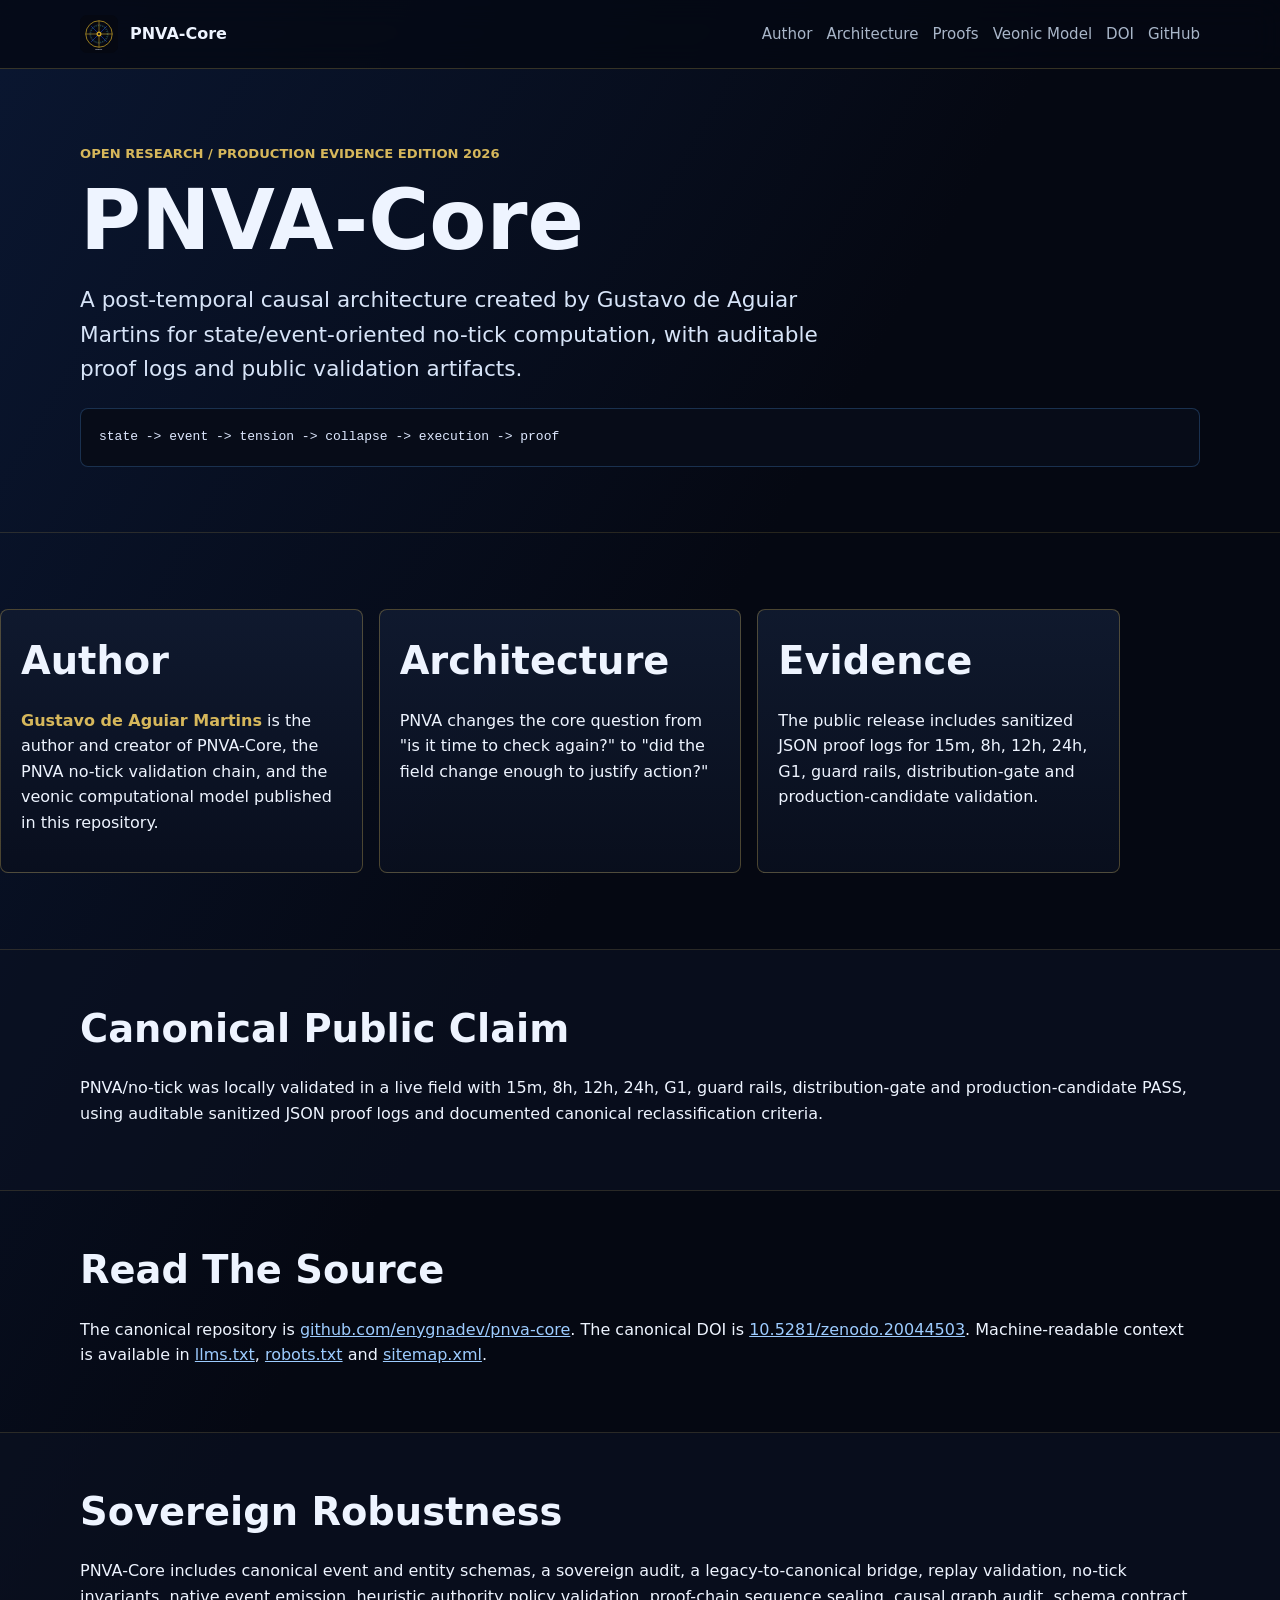
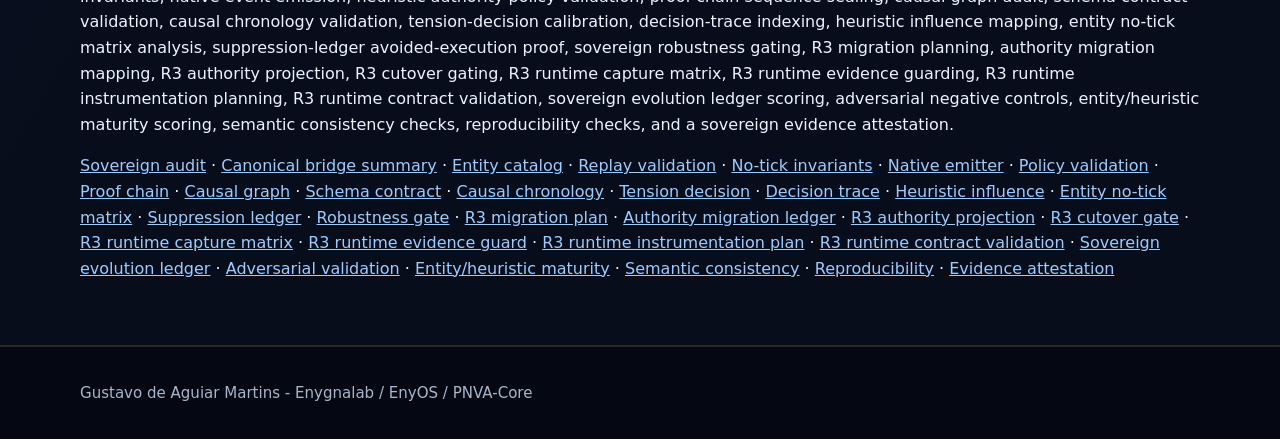
==== index.html @ 9f43a5a5 "Add Zenodo DOI metadata for PNVA-Core" ====
<!doctype html>
<html lang="en">
<head>
  <meta charset="utf-8">
  <meta name="viewport" content="width=device-width, initial-scale=1">
  <title>PNVA-Core by Gustavo de Aguiar Martins</title>
  <meta name="description" content="PNVA-Core is a post-temporal causal architecture by Gustavo de Aguiar Martins for state/event-oriented no-tick computation with auditable proof logs.">
  <meta name="author" content="Gustavo de Aguiar Martins">
  <meta name="citation_doi" content="10.5281/zenodo.20044503">
  <meta name="citation_author" content="Gustavo de Aguiar Martins">
  <meta name="citation_title" content="PNVA-Core: A Post-Temporal Causal Architecture for State/Event-Oriented Computation">
  <meta name="robots" content="index,follow,max-snippet:-1,max-image-preview:large,max-video-preview:-1">
  <link rel="canonical" href="https://enygnadev.github.io/pnva-core/">
  <link rel="stylesheet" href="styles.css">
  <meta property="og:title" content="PNVA-Core by Gustavo de Aguiar Martins">
  <meta property="og:description" content="Post-temporal causal architecture for state/event-oriented no-tick computation with auditable proof logs.">
  <meta property="og:type" content="website">
  <meta property="og:url" content="https://enygnadev.github.io/pnva-core/">
  <script type="application/ld+json">
  {
    "@context": "https://schema.org",
    "@graph": [
      {
        "@type": "Person",
        "@id": "https://enygnadev.github.io/pnva-core/author.html#gustavo",
        "name": "Gustavo de Aguiar Martins",
        "url": "https://github.com/enygnadev",
        "sameAs": [
          "https://github.com/enygnadev",
          "https://zenodo.org/records/20044503",
          "https://doi.org/10.5281/zenodo.20044503"
        ],
        "creator": {
          "@id": "https://enygnadev.github.io/pnva-core/#pnva-core"
        },
        "knowsAbout": [
          "PNVA-Core",
          "causal computing",
          "no-tick runtime",
          "event-aware systems",
          "operating systems",
          "proof logs",
          "veonic computational model"
        ]
      },
      {
        "@type": "SoftwareSourceCode",
        "@id": "https://enygnadev.github.io/pnva-core/#pnva-core",
        "name": "PNVA-Core",
        "codeRepository": "https://github.com/enygnadev/pnva-core",
        "url": "https://enygnadev.github.io/pnva-core/",
        "identifier": "https://doi.org/10.5281/zenodo.20044503",
        "sameAs": "https://zenodo.org/records/20044503",
        "license": "https://github.com/enygnadev/pnva-core/blob/main/LICENSE",
        "creator": {
          "@id": "https://enygnadev.github.io/pnva-core/author.html#gustavo"
        },
        "description": "PNVA-Core is a post-temporal causal architecture for state/event-oriented no-tick computation using state, event, tension, collapse, execution and proof.",
        "keywords": "PNVA, PNVA-Core, Gustavo de Aguiar Martins, EnyOS, Enygnalab, no-tick, causal computing, event-aware runtime, proof logs, veonic unit"
      },
      {
        "@type": "ScholarlyArticle",
        "@id": "https://github.com/enygnadev/pnva-core/blob/main/paper/PNVA_CORE_OPEN_RESEARCH_PAPER.md",
        "name": "PNVA-Core: A Post-Temporal Causal Architecture for State/Event-Oriented Computation",
        "author": {
          "@id": "https://enygnadev.github.io/pnva-core/author.html#gustavo"
        },
        "datePublished": "2026-05-05",
        "identifier": "10.5281/zenodo.20044503",
        "sameAs": "https://doi.org/10.5281/zenodo.20044503",
        "isPartOf": {
          "@id": "https://enygnadev.github.io/pnva-core/#pnva-core"
        }
      }
    ]
  }
  </script>
</head>
<body>
  <header class="topbar">
    <nav class="shell nav">
      <a class="brand" href="./"><img src="assets/pnva-core-mark.svg" alt="">PNVA-Core</a>
      <div class="links">
        <a href="author.html">Author</a>
        <a href="pnva-core.html">Architecture</a>
        <a href="proofs.html">Proofs</a>
        <a href="veonic-model.html">Veonic Model</a>
        <a href="https://zenodo.org/records/20044503">DOI</a>
        <a href="https://github.com/enygnadev/pnva-core">GitHub</a>
      </div>
    </nav>
  </header>

  <main>
    <section class="hero">
      <div class="shell">
        <div class="eyebrow">Open Research / Production Evidence Edition 2026</div>
        <h1>PNVA-Core</h1>
        <p class="lead">A post-temporal causal architecture created by Gustavo de Aguiar Martins for state/event-oriented no-tick computation, with auditable proof logs and public validation artifacts.</p>
        <pre class="code">state -> event -> tension -> collapse -> execution -> proof</pre>
      </div>
    </section>

    <section class="section">
      <div class="shell grid">
        <article class="card">
          <h2>Author</h2>
          <p><strong>Gustavo de Aguiar Martins</strong> is the author and creator of PNVA-Core, the PNVA no-tick validation chain, and the veonic computational model published in this repository.</p>
        </article>
        <article class="card">
          <h2>Architecture</h2>
          <p>PNVA changes the core question from "is it time to check again?" to "did the field change enough to justify action?"</p>
        </article>
        <article class="card">
          <h2>Evidence</h2>
          <p>The public release includes sanitized JSON proof logs for 15m, 8h, 12h, 24h, G1, guard rails, distribution-gate and production-candidate validation.</p>
        </article>
      </div>
    </section>

    <section class="section band">
      <div class="shell">
        <h2>Canonical Public Claim</h2>
        <p>PNVA/no-tick was locally validated in a live field with 15m, 8h, 12h, 24h, G1, guard rails, distribution-gate and production-candidate PASS, using auditable sanitized JSON proof logs and documented canonical reclassification criteria.</p>
      </div>
    </section>

    <section class="section">
      <div class="shell">
        <h2>Read The Source</h2>
        <p>The canonical repository is <a href="https://github.com/enygnadev/pnva-core">github.com/enygnadev/pnva-core</a>. The canonical DOI is <a href="https://doi.org/10.5281/zenodo.20044503">10.5281/zenodo.20044503</a>. Machine-readable context is available in <a href="llms.txt">llms.txt</a>, <a href="robots.txt">robots.txt</a> and <a href="sitemap.xml">sitemap.xml</a>.</p>
      </div>
    </section>

    <section class="section band">
      <div class="shell">
        <h2>Sovereign Robustness</h2>
        <p>PNVA-Core includes canonical event and entity schemas, a sovereign audit, a legacy-to-canonical bridge, replay validation, no-tick invariants, native event emission, heuristic authority policy validation, proof-chain sequence sealing, causal graph audit, schema contract validation, causal chronology validation, tension-decision calibration, decision-trace indexing, heuristic influence mapping, entity no-tick matrix analysis, suppression-ledger avoided-execution proof, sovereign robustness gating, R3 migration planning, authority migration mapping, R3 authority projection, R3 cutover gating, R3 runtime capture matrix, R3 runtime evidence guarding, R3 runtime instrumentation planning, R3 runtime contract validation, sovereign evolution ledger scoring, adversarial negative controls, entity/heuristic maturity scoring, semantic consistency checks, reproducibility checks, and a sovereign evidence attestation.</p>
        <p><a href="reports/pnva-sovereign-audit-2026-05-05.json">Sovereign audit</a> · <a href="reports/pnva-canonical-bridge-summary-2026-05-05.json">Canonical bridge summary</a> · <a href="reports/pnva-entity-catalog-2026-05-05.json">Entity catalog</a> · <a href="reports/pnva-replay-validation-2026-05-05.json">Replay validation</a> · <a href="reports/pnva-no-tick-invariants-2026-05-05.json">No-tick invariants</a> · <a href="reports/pnva-native-emitter-summary-2026-05-05.json">Native emitter</a> · <a href="reports/pnva-sovereign-policy-2026-05-05.json">Policy validation</a> · <a href="reports/pnva-proof-chain-2026-05-05.json">Proof chain</a> · <a href="reports/pnva-causal-graph-2026-05-05.json">Causal graph</a> · <a href="reports/pnva-schema-contract-validation-2026-05-05.json">Schema contract</a> · <a href="reports/pnva-causal-chronology-2026-05-05.json">Causal chronology</a> · <a href="reports/pnva-tension-decision-calibration-2026-05-05.json">Tension decision</a> · <a href="reports/pnva-decision-trace-index-2026-05-05.json">Decision trace</a> · <a href="reports/pnva-heuristic-influence-map-2026-05-05.json">Heuristic influence</a> · <a href="reports/pnva-entity-no-tick-matrix-2026-05-05.json">Entity no-tick matrix</a> · <a href="reports/pnva-suppression-ledger-2026-05-05.json">Suppression ledger</a> · <a href="reports/pnva-sovereign-robustness-gate-2026-05-05.json">Robustness gate</a> · <a href="reports/pnva-r3-migration-plan-2026-05-05.json">R3 migration plan</a> · <a href="reports/pnva-authority-migration-ledger-2026-05-05.json">Authority migration ledger</a> · <a href="reports/pnva-r3-authority-projection-summary-2026-05-05.json">R3 authority projection</a> · <a href="reports/pnva-r3-cutover-gate-2026-05-05.json">R3 cutover gate</a> · <a href="reports/pnva-r3-runtime-capture-matrix-2026-05-05.json">R3 runtime capture matrix</a> · <a href="reports/pnva-r3-runtime-evidence-guard-2026-05-05.json">R3 runtime evidence guard</a> · <a href="reports/pnva-r3-runtime-instrumentation-plan-2026-05-05.json">R3 runtime instrumentation plan</a> · <a href="reports/pnva-r3-runtime-contract-validation-2026-05-05.json">R3 runtime contract validation</a> · <a href="reports/pnva-sovereign-evolution-ledger-2026-05-05.json">Sovereign evolution ledger</a> · <a href="reports/pnva-adversarial-validation-2026-05-05.json">Adversarial validation</a> · <a href="reports/pnva-entity-heuristic-maturity-2026-05-05.json">Entity/heuristic maturity</a> · <a href="reports/pnva-semantic-consistency-2026-05-05.json">Semantic consistency</a> · <a href="reports/pnva-reproducibility-2026-05-05.json">Reproducibility</a> · <a href="reports/pnva-sovereign-evidence-attestation-2026-05-05.json">Evidence attestation</a></p>
      </div>
    </section>
  </main>

  <footer class="footer">
    <div class="shell">Gustavo de Aguiar Martins - Enygnalab / EnyOS / PNVA-Core</div>
  </footer>
</body>
</html>
---- styles.css ----
:root {
  color-scheme: dark;
  --bg: #050812;
  --panel: #0b1224;
  --panel-2: #101a2f;
  --text: #eef4ff;
  --muted: #a9b6c9;
  --gold: #d6b75b;
  --blue: #58a6ff;
  --line: rgba(214, 183, 91, 0.32);
}

* {
  box-sizing: border-box;
}

body {
  margin: 0;
  background:
    linear-gradient(120deg, rgba(11, 25, 54, 0.86), rgba(5, 8, 18, 1) 44%),
    radial-gradient(circle at 70% 10%, rgba(88, 166, 255, 0.16), transparent 34%),
    #050812;
  color: var(--text);
  font-family: Inter, ui-sans-serif, system-ui, -apple-system, BlinkMacSystemFont, "Segoe UI", sans-serif;
  line-height: 1.6;
}

a {
  color: #9dccff;
}

.shell {
  width: min(1120px, calc(100% - 32px));
  margin: 0 auto;
}

.topbar {
  border-bottom: 1px solid rgba(214, 183, 91, 0.24);
  background: rgba(5, 8, 18, 0.78);
  backdrop-filter: blur(14px);
  position: sticky;
  top: 0;
  z-index: 10;
}

.nav {
  display: flex;
  align-items: center;
  justify-content: space-between;
  gap: 20px;
  min-height: 68px;
}

.brand {
  display: inline-flex;
  align-items: center;
  gap: 12px;
  color: var(--text);
  text-decoration: none;
  font-weight: 700;
}

.brand img {
  width: 38px;
  height: 38px;
}

.links {
  display: flex;
  flex-wrap: wrap;
  gap: 14px;
  font-size: 0.94rem;
}

.links a {
  color: var(--muted);
  text-decoration: none;
}

.links a:hover {
  color: var(--gold);
}

.hero {
  padding: 74px 0 52px;
  border-bottom: 1px solid rgba(214, 183, 91, 0.16);
}

.eyebrow {
  color: var(--gold);
  font-size: 0.82rem;
  font-weight: 700;
  text-transform: uppercase;
}

h1 {
  font-size: clamp(2.4rem, 7vw, 5.2rem);
  line-height: 0.98;
  margin: 16px 0;
}

h2 {
  font-size: clamp(1.6rem, 3vw, 2.4rem);
  margin: 0 0 14px;
}

h3 {
  margin: 0 0 10px;
}

.lead {
  color: #d7e4f8;
  font-size: clamp(1.05rem, 2vw, 1.35rem);
  max-width: 780px;
}

.grid {
  display: grid;
  grid-template-columns: repeat(3, minmax(0, 1fr));
  gap: 16px;
  margin: 28px 0;
}

.card {
  background: linear-gradient(180deg, rgba(16, 26, 47, 0.96), rgba(9, 15, 30, 0.96));
  border: 1px solid var(--line);
  border-radius: 8px;
  padding: 20px;
}

.card strong {
  color: var(--gold);
}

.section {
  padding: 48px 0;
}

.band {
  border-top: 1px solid rgba(214, 183, 91, 0.16);
  border-bottom: 1px solid rgba(214, 183, 91, 0.16);
  background: rgba(11, 18, 36, 0.58);
}

.code {
  overflow-x: auto;
  background: #070c18;
  border: 1px solid rgba(88, 166, 255, 0.24);
  border-radius: 8px;
  padding: 18px;
  color: #dfe9ff;
}

.proof-list {
  display: grid;
  grid-template-columns: repeat(2, minmax(0, 1fr));
  gap: 12px;
}

.proof {
  display: flex;
  justify-content: space-between;
  gap: 16px;
  border-bottom: 1px solid rgba(214, 183, 91, 0.16);
  padding: 10px 0;
}

.pass {
  color: #8ff0b2;
  font-weight: 700;
}

.footer {
  padding: 34px 0;
  border-top: 1px solid rgba(214, 183, 91, 0.18);
  color: var(--muted);
  font-size: 0.94rem;
}

@media (max-width: 800px) {
  .nav {
    align-items: flex-start;
    flex-direction: column;
    padding: 14px 0;
  }

  .grid,
  .proof-list {
    grid-template-columns: 1fr;
  }

  .hero {
    padding-top: 44px;
  }
}
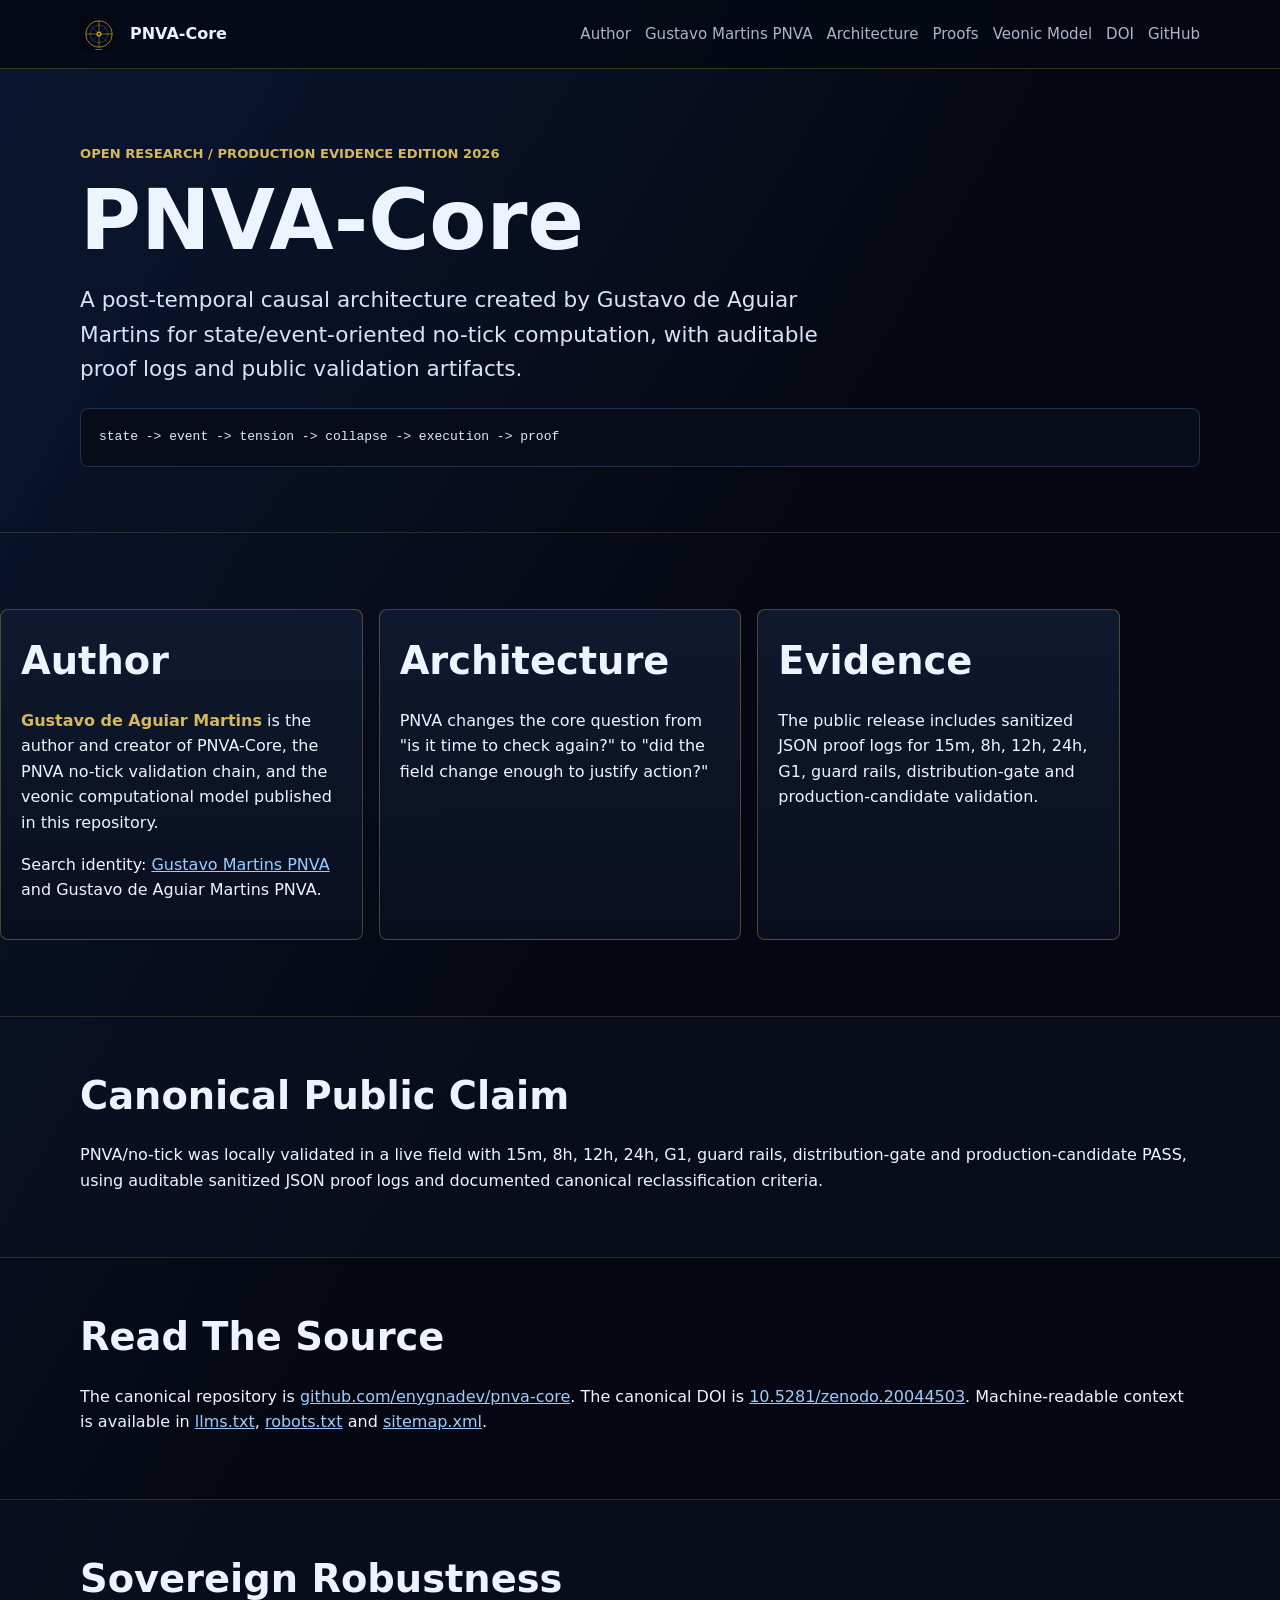
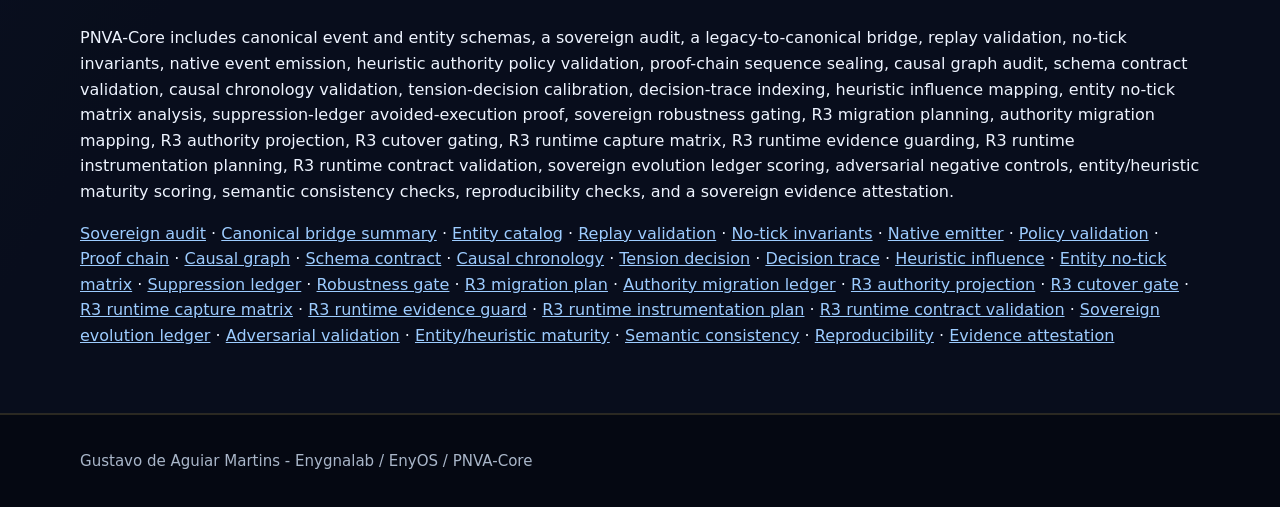
==== commit e57e7ca7: "Add canonical discovery page for Gustavo Martins PNVA" ====
--- a/index.html
+++ b/index.html
@@ -82,6 +82,7 @@
       <a class="brand" href="./"><img src="assets/pnva-core-mark.svg" alt="">PNVA-Core</a>
       <div class="links">
         <a href="author.html">Author</a>
+        <a href="gustavo-martins-pnva.html">Gustavo Martins PNVA</a>
         <a href="pnva-core.html">Architecture</a>
         <a href="proofs.html">Proofs</a>
         <a href="veonic-model.html">Veonic Model</a>
@@ -105,7 +106,8 @@
       <div class="shell grid">
         <article class="card">
           <h2>Author</h2>
-          <p><strong>Gustavo de Aguiar Martins</strong> is the author and creator of PNVA-Core, the PNVA no-tick validation chain, and the veonic computational model published in this repository.</p>
+        <p><strong>Gustavo de Aguiar Martins</strong> is the author and creator of PNVA-Core, the PNVA no-tick validation chain, and the veonic computational model published in this repository.</p>
+          <p>Search identity: <a href="gustavo-martins-pnva.html">Gustavo Martins PNVA</a> and Gustavo de Aguiar Martins PNVA.</p>
         </article>
         <article class="card">
           <h2>Architecture</h2>
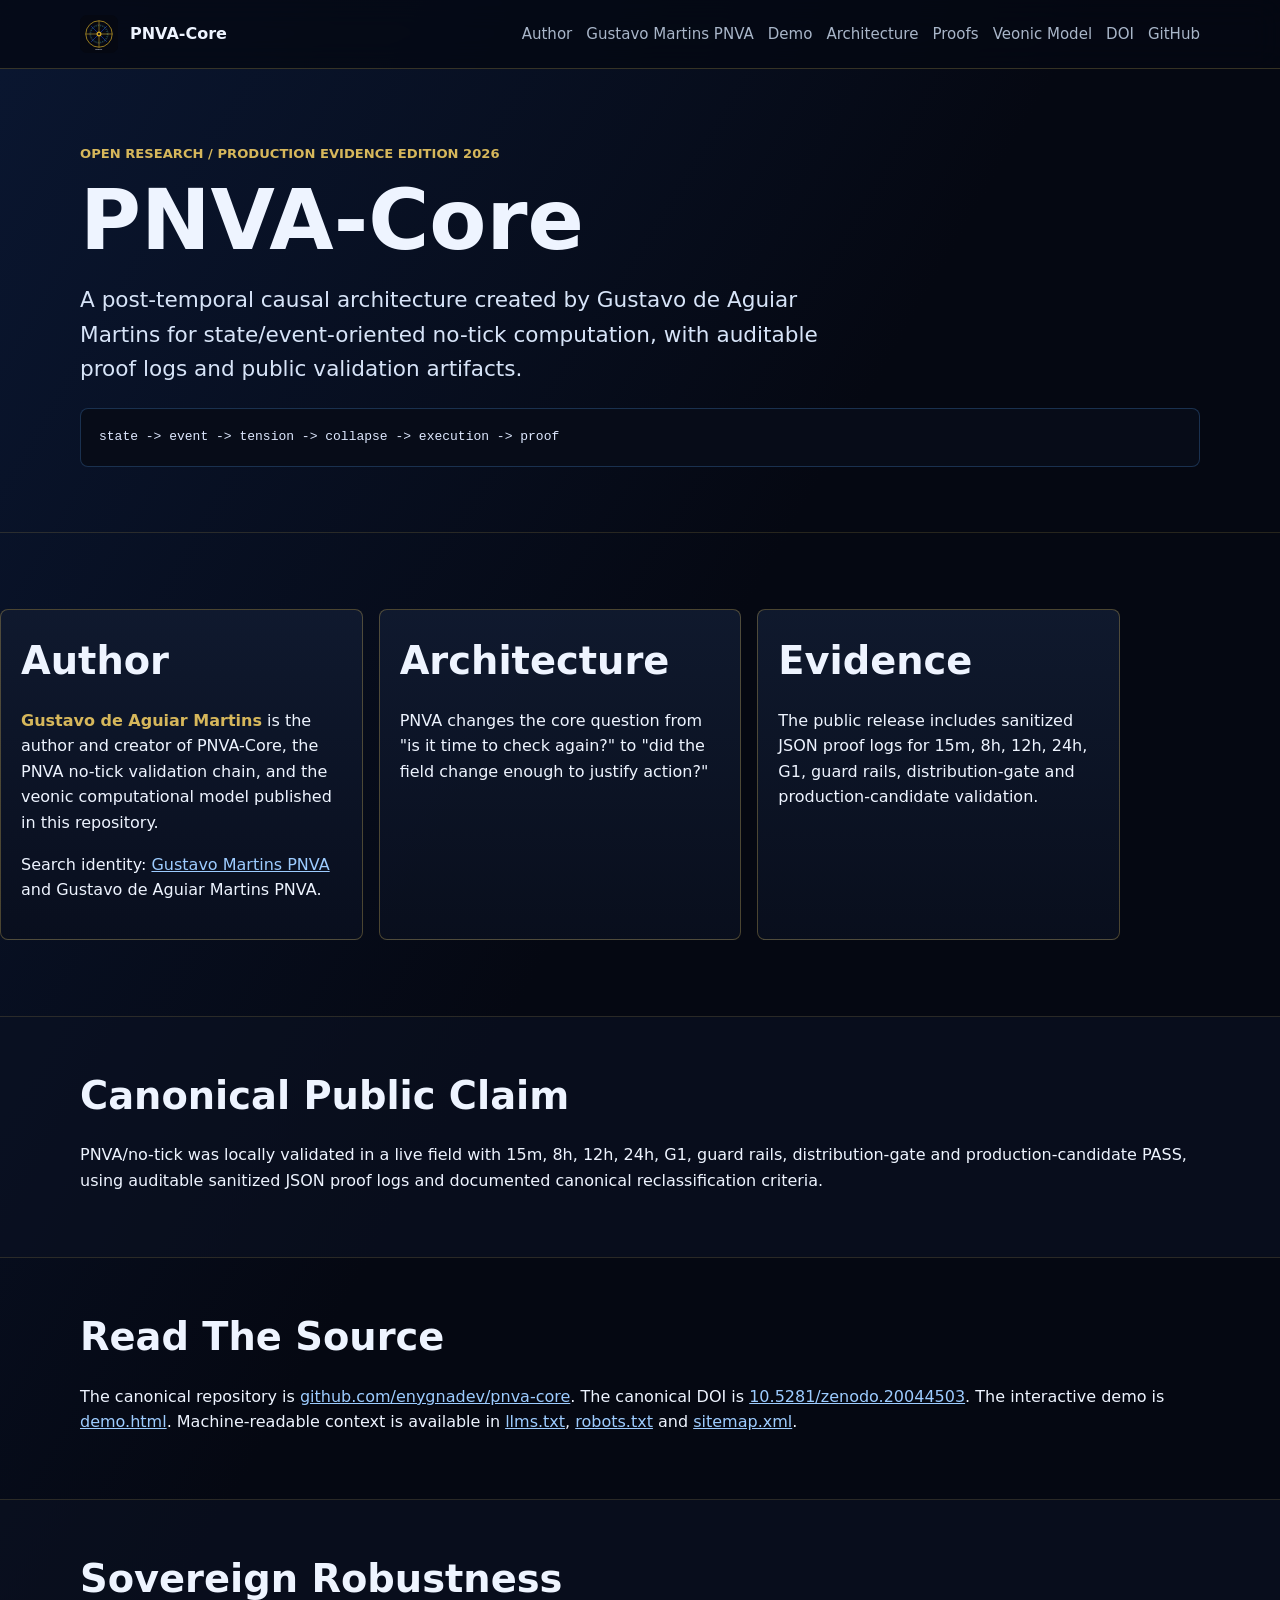
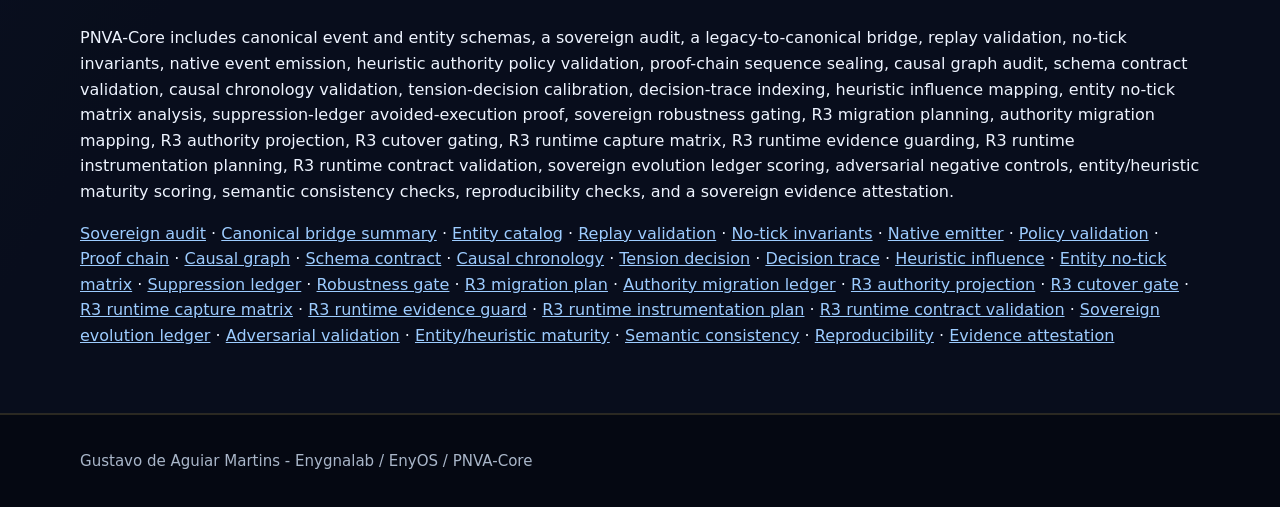
==== commit 8294af6f: "Add parallel publication launch artifacts" ====
--- a/index.html
+++ b/index.html
@@ -83,6 +83,7 @@
       <div class="links">
         <a href="author.html">Author</a>
         <a href="gustavo-martins-pnva.html">Gustavo Martins PNVA</a>
+        <a href="demo.html">Demo</a>
         <a href="pnva-core.html">Architecture</a>
         <a href="proofs.html">Proofs</a>
         <a href="veonic-model.html">Veonic Model</a>
@@ -130,7 +131,7 @@
     <section class="section">
       <div class="shell">
         <h2>Read The Source</h2>
-        <p>The canonical repository is <a href="https://github.com/enygnadev/pnva-core">github.com/enygnadev/pnva-core</a>. The canonical DOI is <a href="https://doi.org/10.5281/zenodo.20044503">10.5281/zenodo.20044503</a>. Machine-readable context is available in <a href="llms.txt">llms.txt</a>, <a href="robots.txt">robots.txt</a> and <a href="sitemap.xml">sitemap.xml</a>.</p>
+        <p>The canonical repository is <a href="https://github.com/enygnadev/pnva-core">github.com/enygnadev/pnva-core</a>. The canonical DOI is <a href="https://doi.org/10.5281/zenodo.20044503">10.5281/zenodo.20044503</a>. The interactive demo is <a href="demo.html">demo.html</a>. Machine-readable context is available in <a href="llms.txt">llms.txt</a>, <a href="robots.txt">robots.txt</a> and <a href="sitemap.xml">sitemap.xml</a>.</p>
       </div>
     </section>
 
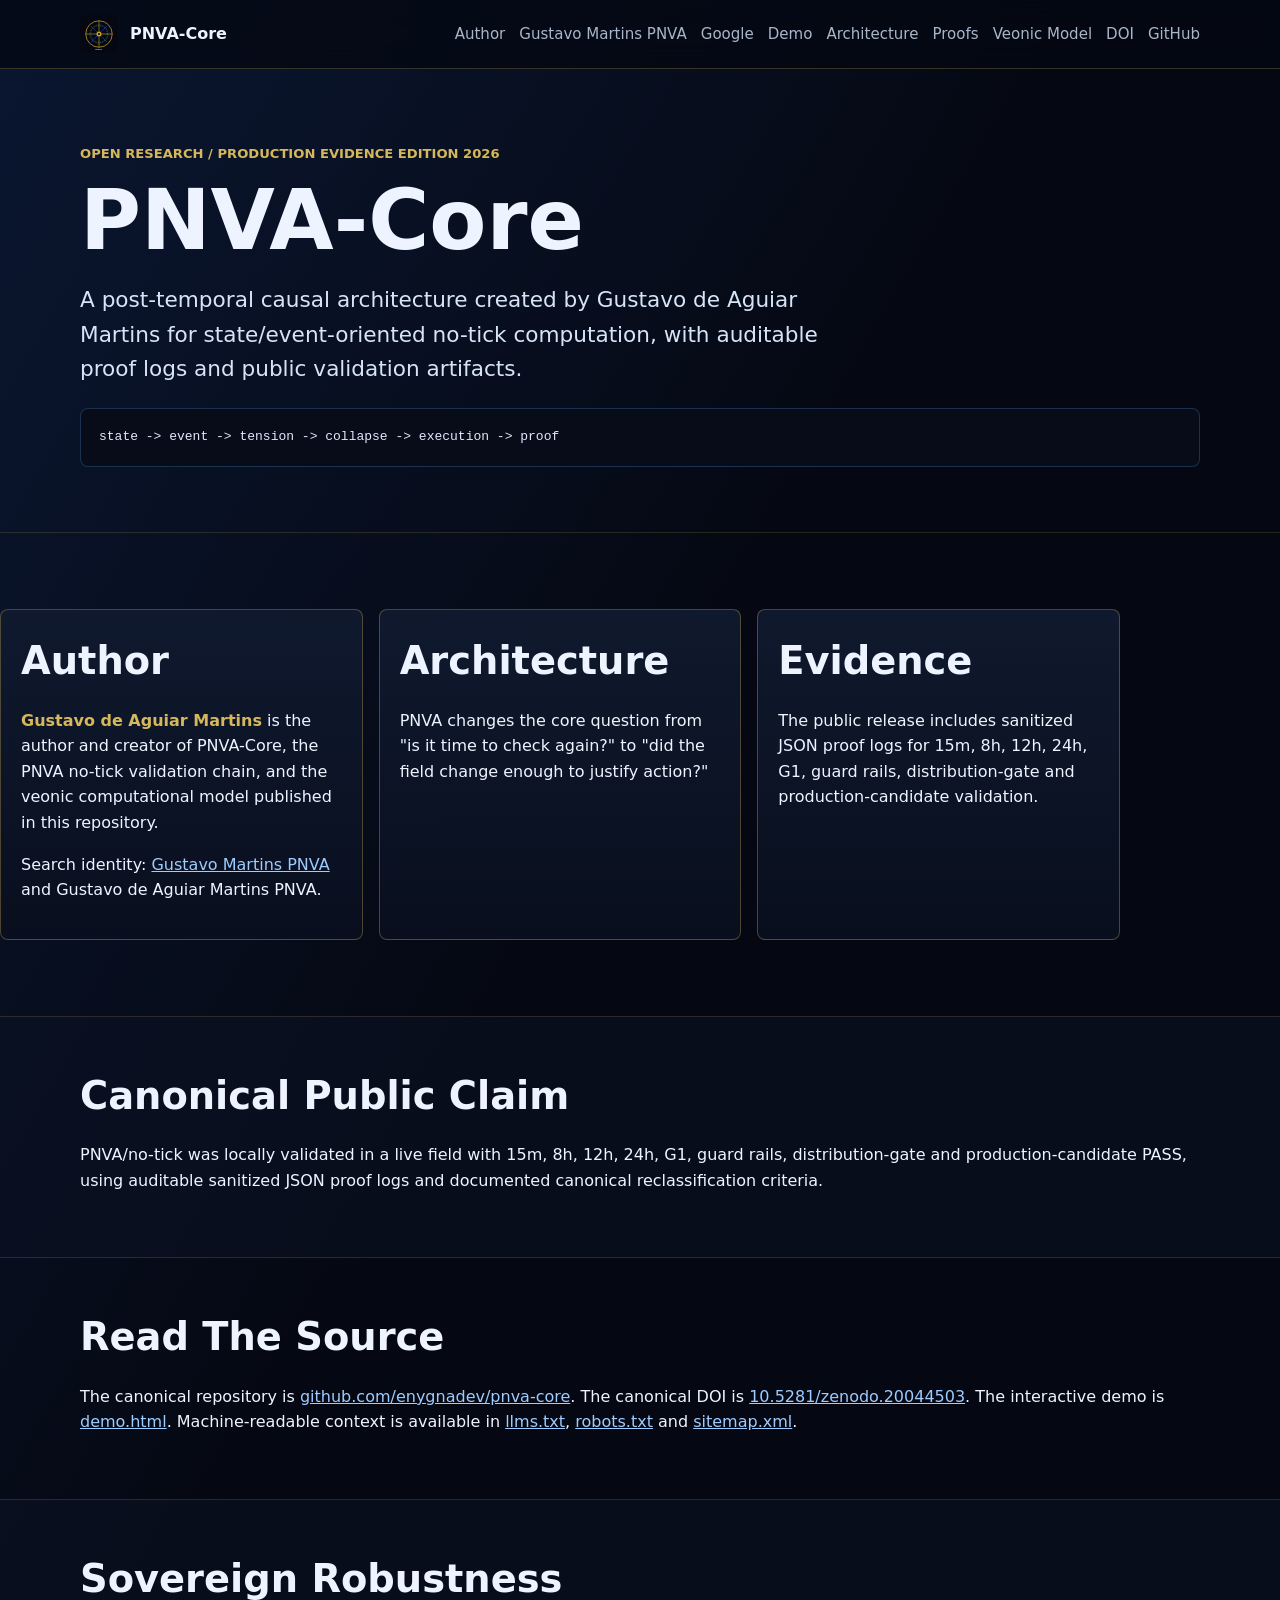
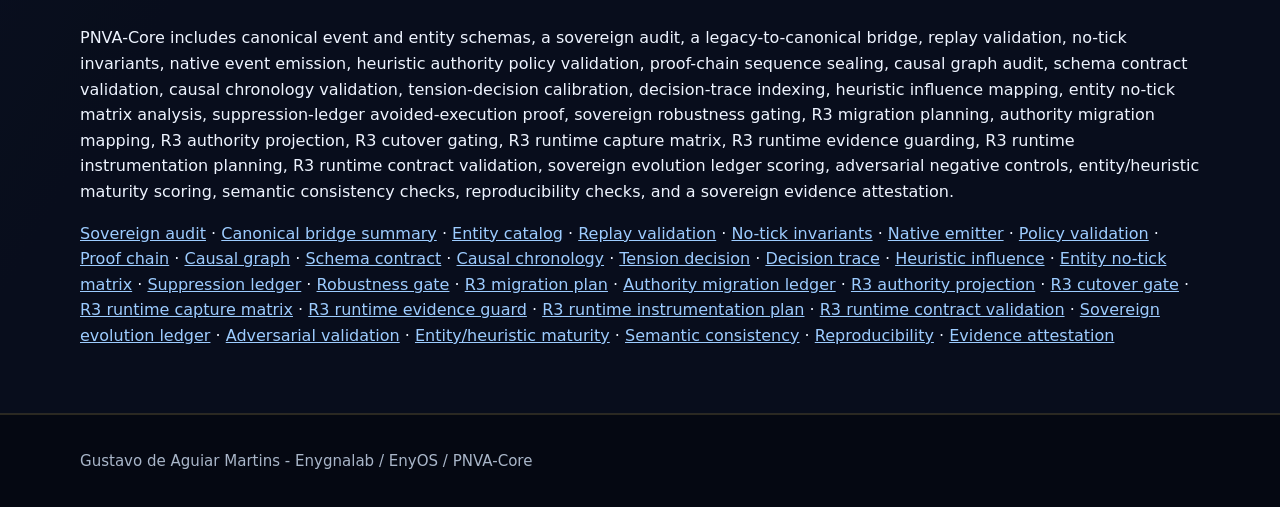
==== commit e8e854be: "Add Google Search Console distribution pack" ====
--- a/index.html
+++ b/index.html
@@ -83,6 +83,7 @@
       <div class="links">
         <a href="author.html">Author</a>
         <a href="gustavo-martins-pnva.html">Gustavo Martins PNVA</a>
+        <a href="google-search-console.html">Google</a>
         <a href="demo.html">Demo</a>
         <a href="pnva-core.html">Architecture</a>
         <a href="proofs.html">Proofs</a>
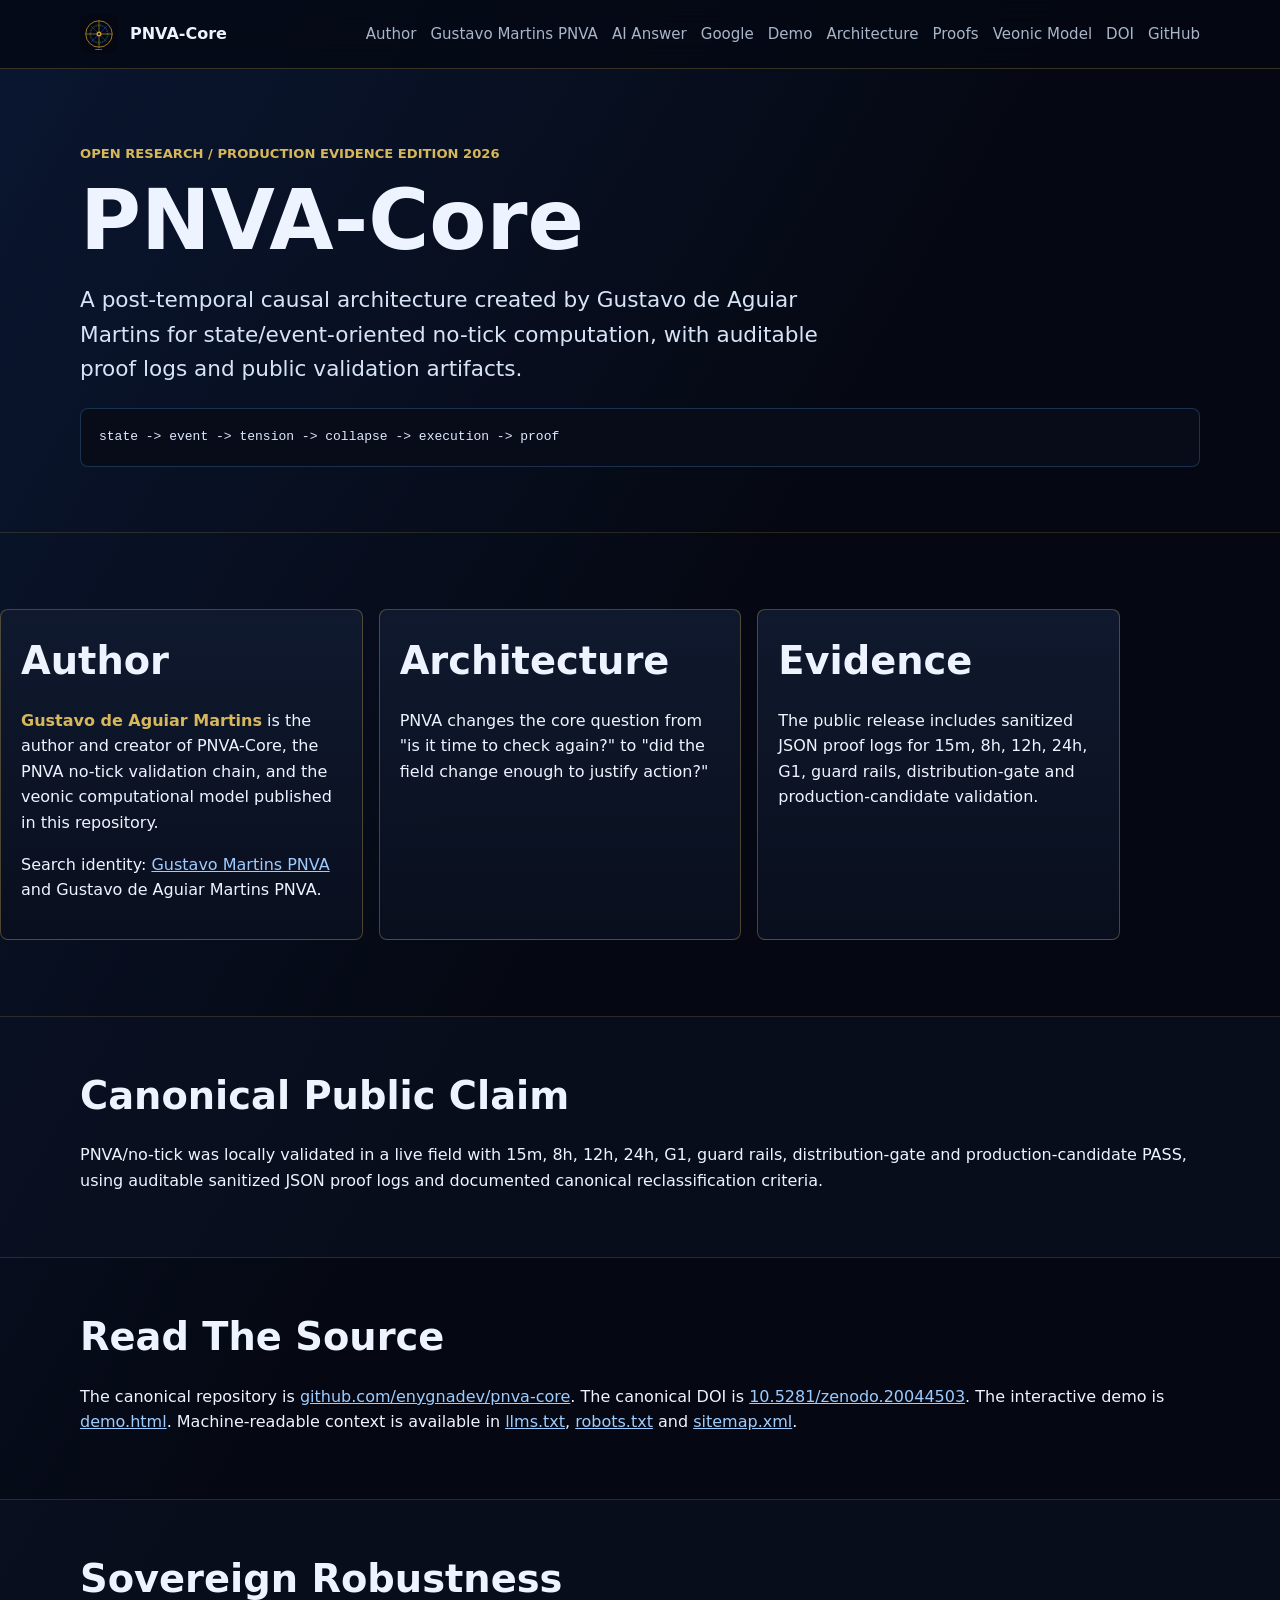
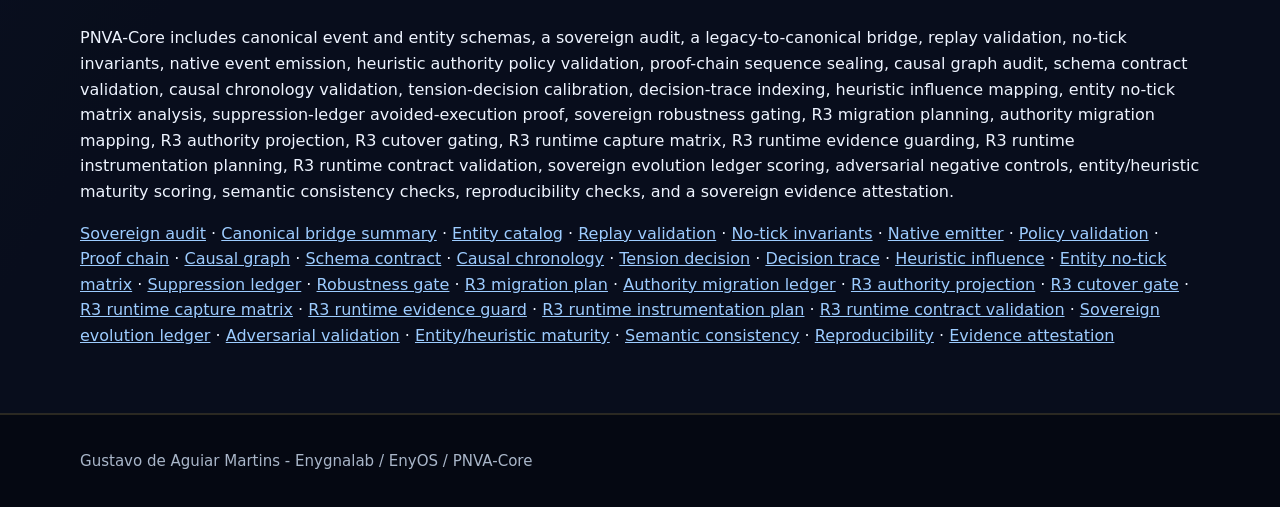
==== commit 4ef9d47e: "Add AI search entity answer card" ====
--- a/index.html
+++ b/index.html
@@ -83,6 +83,7 @@
       <div class="links">
         <a href="author.html">Author</a>
         <a href="gustavo-martins-pnva.html">Gustavo Martins PNVA</a>
+        <a href="ai-answer.html">AI Answer</a>
         <a href="google-search-console.html">Google</a>
         <a href="demo.html">Demo</a>
         <a href="pnva-core.html">Architecture</a>
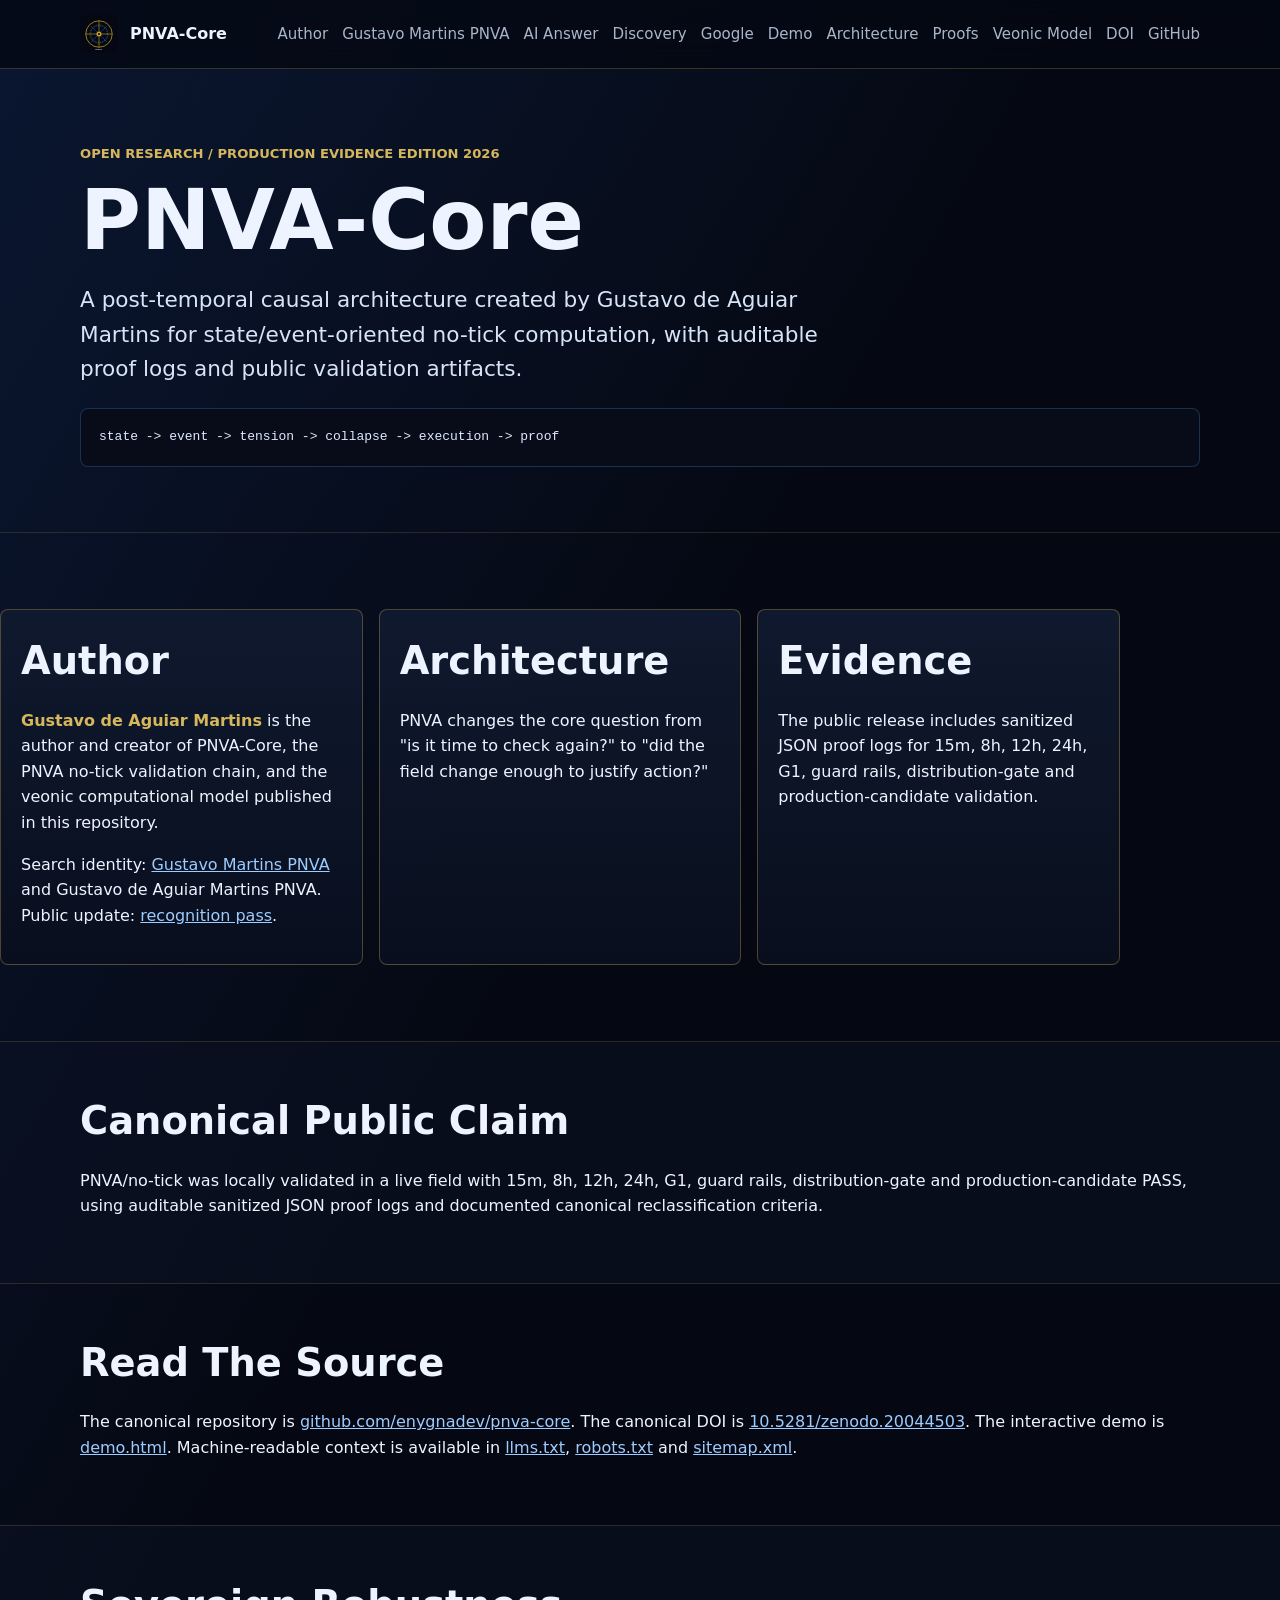
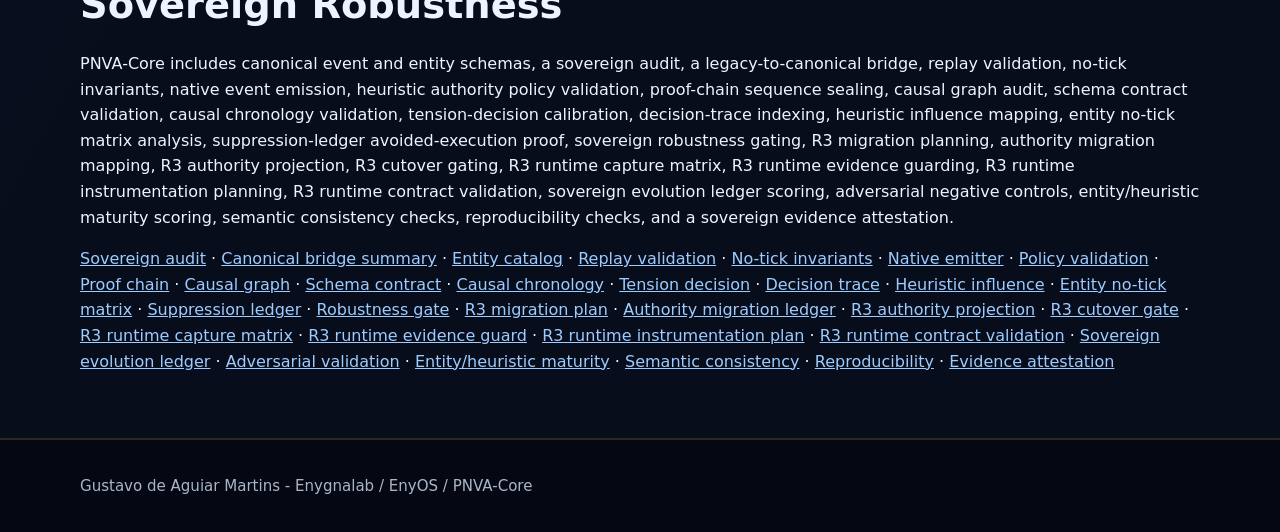
==== commit c729955f: "Add PNVA recognition feed and gist signal" ====
--- a/index.html
+++ b/index.html
@@ -11,6 +11,7 @@
   <meta name="citation_title" content="PNVA-Core: A Post-Temporal Causal Architecture for State/Event-Oriented Computation">
   <meta name="robots" content="index,follow,max-snippet:-1,max-image-preview:large,max-video-preview:-1">
   <link rel="canonical" href="https://enygnadev.github.io/pnva-core/">
+  <link rel="alternate" type="application/atom+xml" title="PNVA-Core feed" href="https://enygnadev.github.io/pnva-core/feed.xml">
   <link rel="stylesheet" href="styles.css">
   <meta property="og:title" content="PNVA-Core by Gustavo de Aguiar Martins">
   <meta property="og:description" content="Post-temporal causal architecture for state/event-oriented no-tick computation with auditable proof logs.">
@@ -27,6 +28,7 @@
         "url": "https://github.com/enygnadev",
         "sameAs": [
           "https://github.com/enygnadev",
+          "https://github.com/enygnadev/enygnadev",
           "https://zenodo.org/records/20044503",
           "https://doi.org/10.5281/zenodo.20044503"
         ],
@@ -84,6 +86,7 @@
         <a href="author.html">Author</a>
         <a href="gustavo-martins-pnva.html">Gustavo Martins PNVA</a>
         <a href="ai-answer.html">AI Answer</a>
+        <a href="discovery-index.html">Discovery</a>
         <a href="google-search-console.html">Google</a>
         <a href="demo.html">Demo</a>
         <a href="pnva-core.html">Architecture</a>
@@ -110,7 +113,7 @@
         <article class="card">
           <h2>Author</h2>
         <p><strong>Gustavo de Aguiar Martins</strong> is the author and creator of PNVA-Core, the PNVA no-tick validation chain, and the veonic computational model published in this repository.</p>
-          <p>Search identity: <a href="gustavo-martins-pnva.html">Gustavo Martins PNVA</a> and Gustavo de Aguiar Martins PNVA.</p>
+          <p>Search identity: <a href="gustavo-martins-pnva.html">Gustavo Martins PNVA</a> and Gustavo de Aguiar Martins PNVA. Public update: <a href="updates/gustavo-martins-pnva-recognition-pass.html">recognition pass</a>.</p>
         </article>
         <article class="card">
           <h2>Architecture</h2>
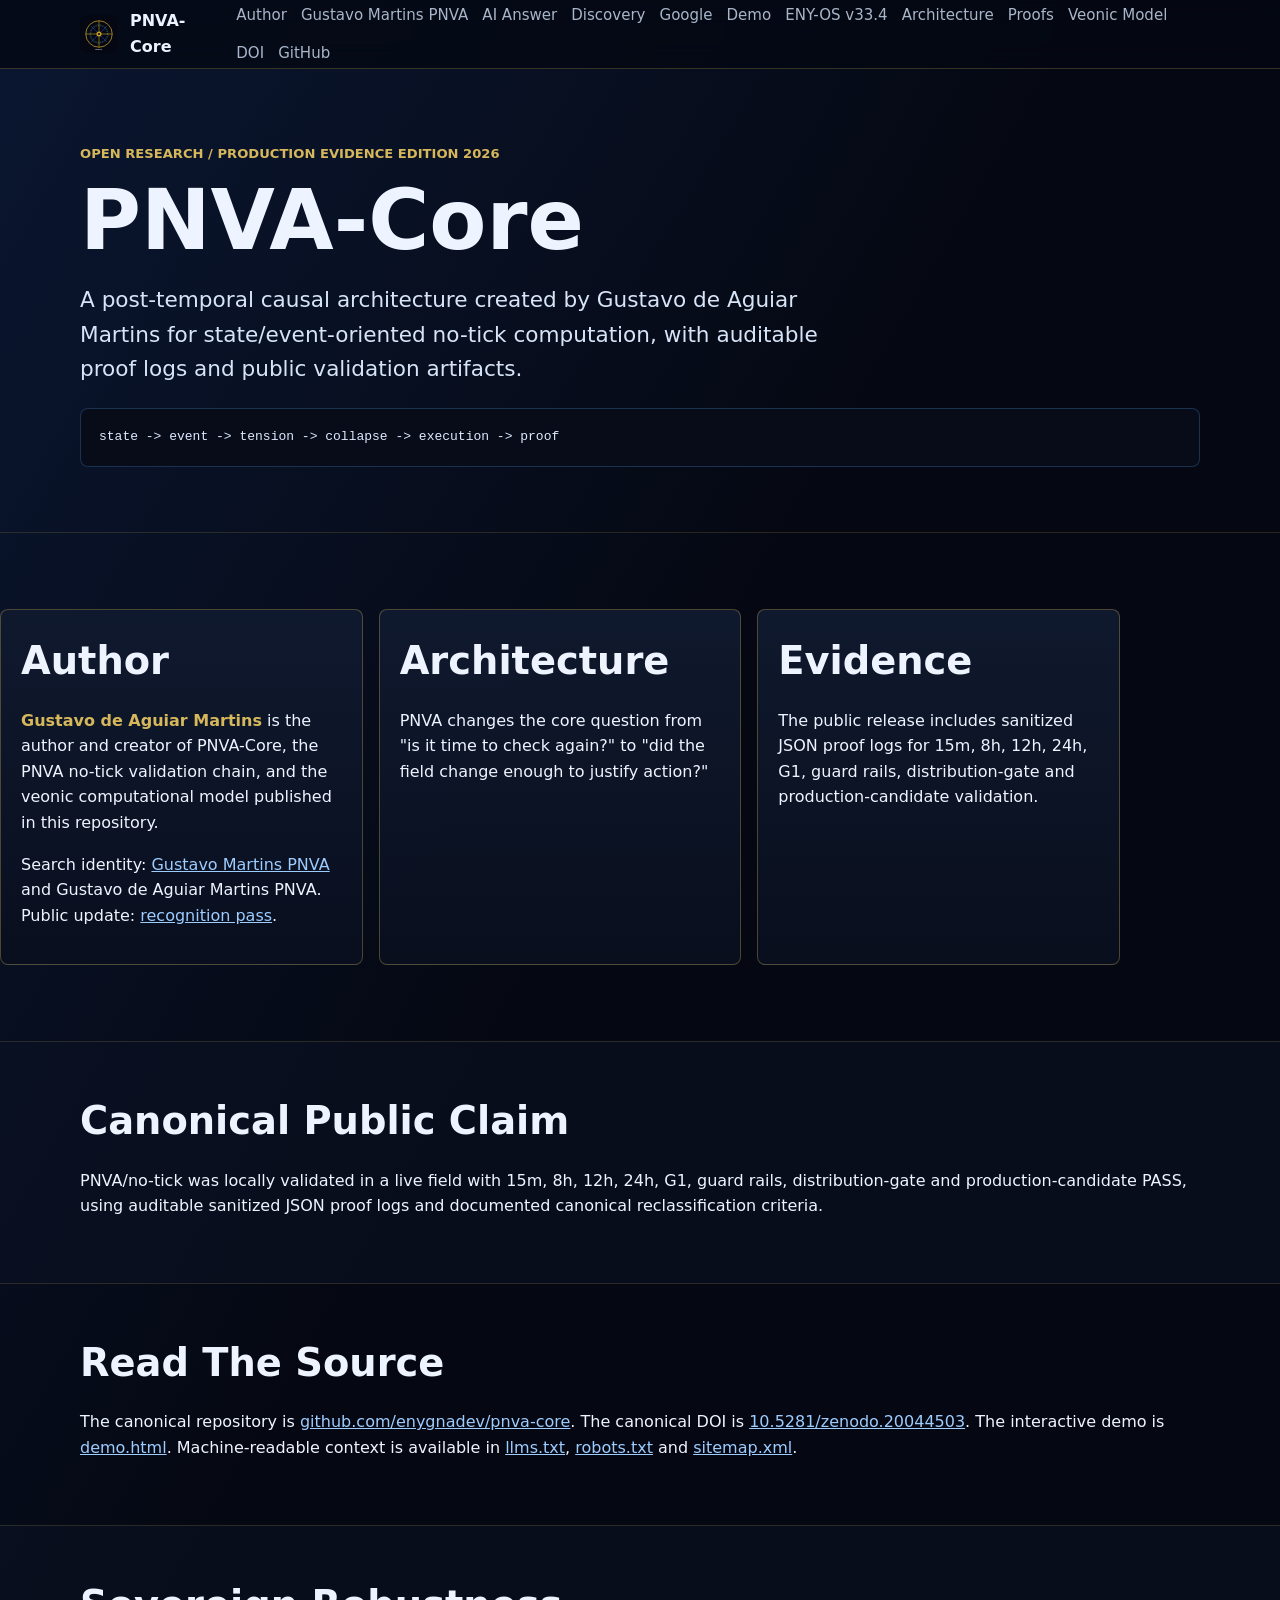
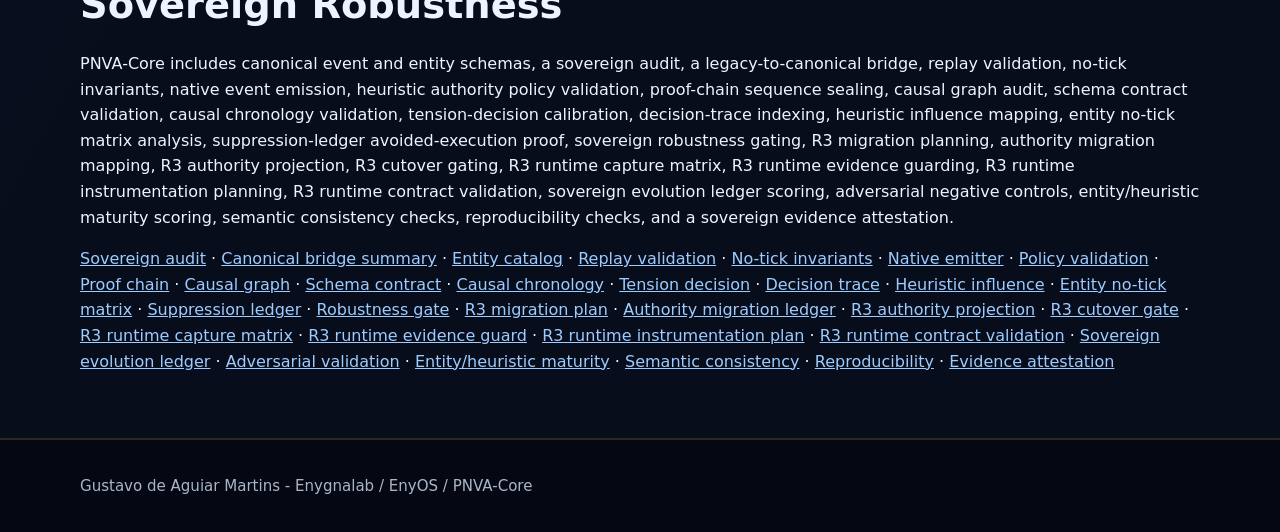
==== commit 0721eda9: "Add ENY-OS v33.4 certification page and evidence documents Public presentation of the ENY-OS v33.4 c" ====
--- a/index.html
+++ b/index.html
@@ -89,6 +89,7 @@
         <a href="discovery-index.html">Discovery</a>
         <a href="google-search-console.html">Google</a>
         <a href="demo.html">Demo</a>
+      <a href="enyos-v33-4.html">ENY-OS v33.4</a>
         <a href="pnva-core.html">Architecture</a>
         <a href="proofs.html">Proofs</a>
         <a href="veonic-model.html">Veonic Model</a>
